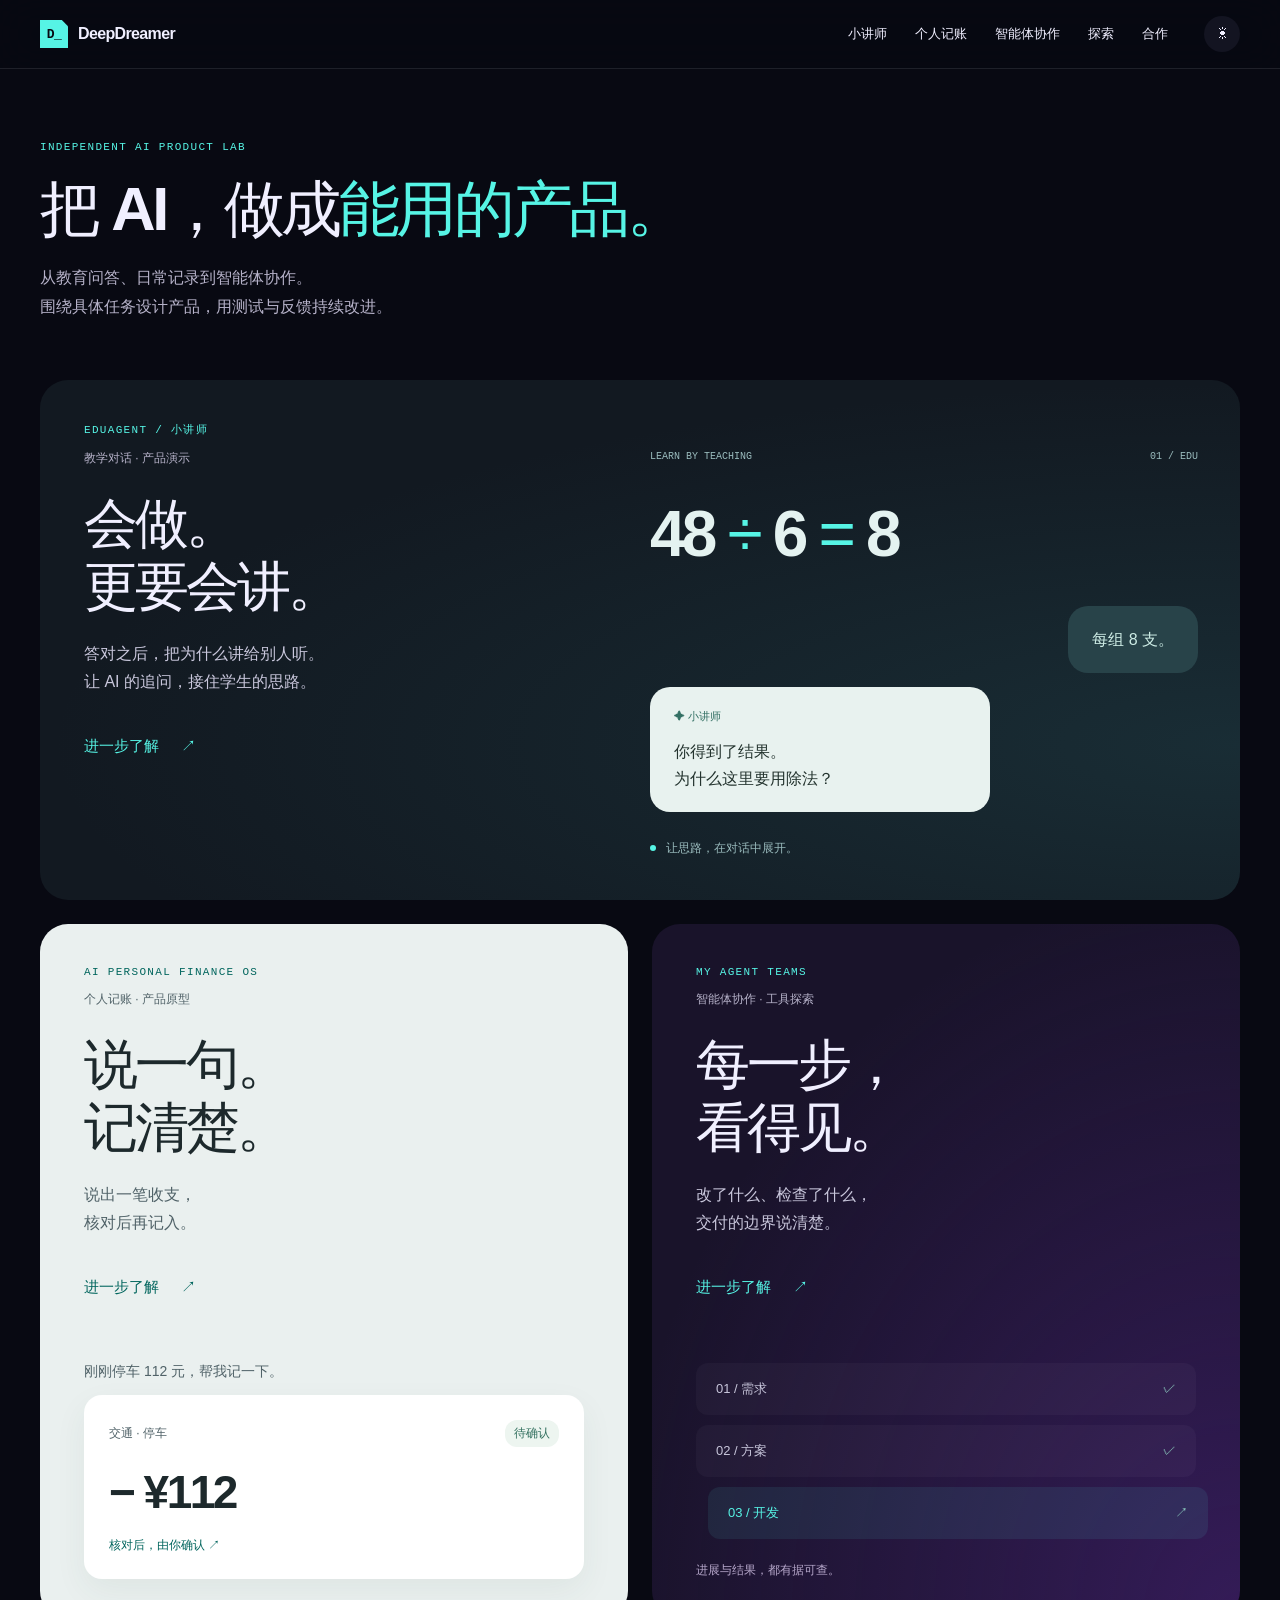
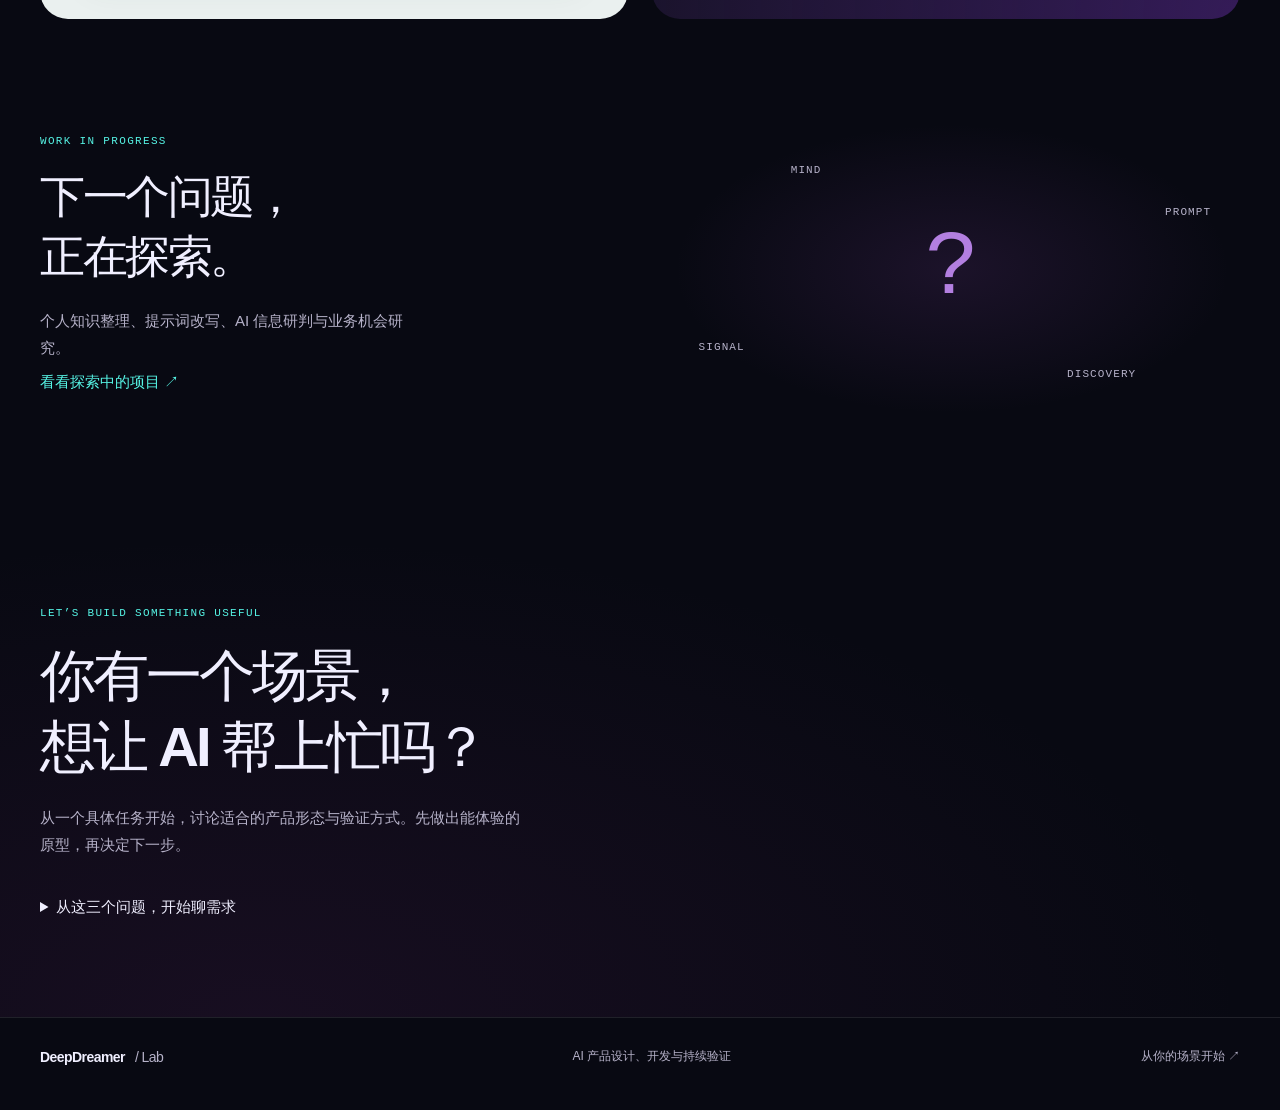
==== index.html @ 9520a54f "Make products easy to discover before opening their interactive details Constraint: Keep the showcas" ====
<!doctype html>
<html lang="zh-CN">
<head>
  <meta charset="UTF-8">
  <meta name="viewport" content="width=device-width, initial-scale=1">
  <meta name="theme-color" content="#080912">
  <title>把 AI 做成能用的产品 — DeepDreamer</title>
  <meta name="description" content="从具体场景出发，探索小讲师、个人记账与智能体协作。选择感兴趣的项目，进一步了解并亲手体验。">
  <meta property="og:title" content="把 AI 做成能用的产品 — DeepDreamer">
  <meta property="og:description" content="从具体场景出发，探索小讲师、个人记账与智能体协作。选择感兴趣的项目，进一步了解并亲手体验。">
  <meta property="og:type" content="website">
  <link rel="icon" href="assets/favicon.svg" type="image/svg+xml">
  <link rel="stylesheet" href="assets/site.css">
  <script defer src="assets/site.js"></script>
  <script defer src="assets/field.js"></script>
  <script defer src="assets/demos.js"></script>
</head>
<body class="home-page">
  <a class="skip-link" href="#main">跳到主要内容</a>
  <div id="top-progress" aria-hidden="true"></div>
  <header class="site-header">
    <div class="nav-wrap">
      <a class="brand" href="index.html" aria-label="DeepDreamer 首页"><i class="brand-mark" aria-hidden="true">D_</i><span>DeepDreamer</span></a>
      <nav class="product-nav" aria-label="产品导航"><a href="lecturer.html">小讲师</a><a href="finance.html">个人记账</a><a href="teams.html">智能体协作</a><a href="explorations.html">探索</a><a href="index.html#contact">合作</a></nav>
      <button class="theme-toggle" data-theme aria-label="切换昼间主题">☀</button>
    </div>
  </header>
  <main id="main" tabindex="-1">
    <section class="home-intro wrap"><span class="eyebrow">INDEPENDENT AI PRODUCT LAB</span><h1>把 AI，做成<span>能用的产品。</span></h1><p>从教育问答、日常记录到智能体协作。<br>围绕具体任务设计产品，用测试与反馈持续改进。</p></section>
    <section class="showcase wrap" aria-label="产品与项目">
      <article class="product-card featured lecturer-card reveal">
        <div class="card-copy"><span class="eyebrow">EDUAGENT / 小讲师</span><span class="status">教学对话 · 产品演示</span><h2>会做。<br>更要会讲。</h2><p>答对之后，把为什么讲给别人听。<br>让 AI 的追问，接住学生的思路。</p><a class="card-cta" href="lecturer.html">进一步了解 <span aria-hidden="true">↗</span></a></div>
        <div class="product-visual lesson-visual" aria-hidden="true"><div class="visual-label">LEARN BY TEACHING <span>01 / EDU</span></div><div class="equation">48 <span>÷</span> 6 <span>=</span> 8</div><div class="mini-chat student">每组 8 支。</div><div class="mini-chat ai"><span>✦ 小讲师</span>你得到了结果。<br><b>为什么这里要用除法？</b></div><div class="visual-foot"><i></i>让思路，在对话中展开。</div></div>
      </article>
      <article class="product-card finance-card reveal">
        <div class="card-copy"><span class="eyebrow">AI PERSONAL FINANCE OS</span><span class="status">个人记账 · 产品原型</span><h2>说一句。<br>记清楚。</h2><p>说出一笔收支，<br>核对后再记入。</p><a class="card-cta" href="finance.html">进一步了解 <span aria-hidden="true">↗</span></a></div>
        <div class="product-visual finance-visual" aria-hidden="true"><div class="mini-request">刚刚停车 112 元，帮我记一下。</div><div class="mini-receipt"><span>交通 · 停车 <i>待确认</i></span><strong>− ¥112</strong><div class="mini-confirm">核对后，由你确认 ↗</div></div></div>
      </article>
      <article class="product-card teams-card reveal">
        <div class="card-copy"><span class="eyebrow">MY AGENT TEAMS</span><span class="status">智能体协作 · 工具探索</span><h2>每一步，<br>看得见。</h2><p>改了什么、检查了什么，<br>交付的边界说清楚。</p><a class="card-cta" href="teams.html">进一步了解 <span aria-hidden="true">↗</span></a></div>
        <div class="product-visual teams-visual" aria-hidden="true"><div class="mini-stage"><span>01 / 需求</span><i>✓</i></div><div class="mini-stage"><span>02 / 方案</span><i>✓</i></div><div class="mini-stage current"><span>03 / 开发</span><i>↗</i></div><div class="mini-stage-note">进展与结果，都有据可查。</div></div>
      </article>
    </section>
    <section class="explore-teaser wrap reveal"><div><span class="eyebrow">WORK IN PROGRESS</span><h2>下一个问题，<br>正在探索。</h2><p>个人知识整理、提示词改写、AI 信息研判与业务机会研究。</p><a class="text-link" href="explorations.html">看看探索中的项目 ↗</a></div><div class="explore-orbit" aria-hidden="true"><span>MIND</span><span>PROMPT</span><span>SIGNAL</span><span>DISCOVERY</span><i>?</i></div></section>
    <section class="closing" id="contact"><div class="wrap"><span class="eyebrow">LET’S BUILD SOMETHING USEFUL</span><h2>你有一个场景，<br>想让 AI 帮上忙吗？</h2><p>从一个具体任务开始，讨论适合的产品形态与验证方式。先做出能体验的原型，再决定下一步。</p><details class="contact-brief"><summary>从这三个问题，开始聊需求</summary><ol><li>谁在什么场景下，遇到了什么问题？</li><li>现在怎么解决，最费力的是哪一步？</li><li>你希望先看到什么结果？</li></ol></details></div></section>
  </main>
  <footer class="footer"><div class="wrap"><a class="brand" href="index.html">DeepDreamer<span class="brand-slash"> / Lab</span></a><span>AI 产品设计、开发与持续验证</span><a href="index.html#contact">从你的场景开始 ↗</a></div></footer>
</body>
</html>
---- assets/site.css ----
:root{--paper:#080912;--ink:#f0efff;--muted:#b6b2c9;--acid:#56f4e5;--panel:#131421;--line:#ffffff19;--mono:'SFMono-Regular',Consolas,monospace;color:var(--ink);background:var(--paper);font-family:-apple-system,BlinkMacSystemFont,'PingFang SC','Microsoft YaHei',sans-serif;font-synthesis:none;color-scheme:dark}
*{box-sizing:border-box}body{margin:0}a{color:inherit;text-decoration:none}button,input{font:inherit}button,summary{cursor:pointer}button,a{-webkit-tap-highlight-color:transparent}button:focus-visible,a:focus-visible,summary:focus-visible{outline:3px solid var(--acid);outline-offset:5px}html{scroll-behavior:smooth;scroll-padding-top:100px}h1,h2,h3,h4,p{margin:0}h1,h2,h3,h4{font-weight:680;letter-spacing:-.055em}p{line-height:1.8}em{font-style:normal;color:var(--acid)}[hidden]{display:none!important}::selection{background:#56f4e53a}.wrap{width:min(1200px,calc(100% - 64px));margin-inline:auto}.muted{color:var(--muted)}
.skip-link{position:fixed;z-index:100;left:16px;top:-80px;background:var(--acid);color:#080912;padding:12px}.skip-link:focus{top:12px}.site-header{position:sticky;top:0;z-index:40;background:#080912dc;backdrop-filter:blur(20px);-webkit-backdrop-filter:blur(20px);border-bottom:1px solid var(--line)}.nav-wrap{width:min(1200px,calc(100% - 64px));margin:auto;display:flex;align-items:center;gap:36px;min-height:68px}.brand{display:inline-flex;align-items:center;gap:10px;white-space:nowrap;font-weight:750;font-size:16px;letter-spacing:-.04em}.brand-mark{display:grid;place-items:center;width:28px;height:28px;background:var(--acid);color:#080912;font:700 13px var(--mono);font-style:normal;clip-path:polygon(0 0,78% 0,100% 22%,100% 100%,0 100%)}.brand-slash{color:var(--muted);font-weight:400}.product-nav{display:flex;justify-content:flex-end;gap:28px;flex:1;min-width:0;font-size:13px}.product-nav a{white-space:nowrap;padding:24px 0}.product-nav a:hover,.product-nav a[aria-current]{color:var(--acid)}.theme-toggle{border:0;border-radius:50%;width:36px;height:36px;flex-shrink:0;background:var(--panel);color:var(--ink)}#top-progress{position:fixed;top:0;left:0;width:100%;height:2px;z-index:50;transform:scaleX(0);transform-origin:left;background:linear-gradient(90deg,var(--acid),#ed79cd)}.eyebrow{display:block;font:11px var(--mono);letter-spacing:.12em;color:var(--acid)}.status{display:inline-block;font-size:12px;color:var(--muted);line-height:1.5}.text-link{display:inline-flex;align-items:center;gap:12px;color:var(--acid);font-size:15px;padding:12px 0}.text-link:hover{text-decoration:underline;text-underline-offset:6px}.btn-primary{display:inline-flex;gap:24px;align-items:center;padding:15px 24px;background:var(--acid);color:#062b2c;font-size:14px;font-weight:650;border-radius:999px;transition:transform .2s}.btn-primary:hover{transform:translateY(-2px)}.hero-actions{display:flex;align-items:center;gap:22px;flex-wrap:wrap}.back-link{display:block;font-size:12px;color:var(--muted);margin-bottom:48px}.back-link:hover{color:var(--acid)}
.home-intro{padding:72px 0 58px}.home-intro h1{font-size:clamp(38px,4.8vw,66px);line-height:1.16;margin:20px 0}.home-intro h1 span{color:var(--acid)}.home-intro p{font-size:16px;color:var(--muted)}.showcase{display:grid;grid-template-columns:1fr 1fr;gap:24px}.product-card{position:relative;overflow:hidden;display:flex;flex-direction:column;min-width:0;border-radius:28px}.featured{grid-column:1/-1;display:grid;grid-template-columns:1fr 1fr;min-height:520px}.card-copy{padding:42px 44px 30px;position:relative;z-index:1}.card-copy .status{margin:12px 0 25px}.card-copy h2{font-size:clamp(38px,4.2vw,58px);line-height:1.17}.card-copy p{font-size:16px;margin-top:22px;color:#c9c7dc}.card-cta{display:inline-flex;gap:22px;align-items:center;margin-top:28px;padding:12px 0;color:#56f4e5;font-size:15px}.card-cta:hover span{transform:translate(3px,-3px)}.card-cta span{transition:transform .25s}.lecturer-card{background:radial-gradient(ellipse at 100% 70%,#254f575e,transparent 70%),#121921;color:#f0efff}.teams-card{background:radial-gradient(ellipse at 100% 100%,#53258c77,transparent 75%),#19132a;color:#f0efff}.finance-card{background:#eaf0ef;color:#1d292c}.finance-card .eyebrow,.finance-card .card-cta{color:#00655d}.finance-card .status,.finance-card .card-copy p{color:#506268}.product-visual{position:relative;transition:transform .55s;min-width:0}.product-card:hover .product-visual{transform:translateY(-5px)}.lesson-visual{padding:70px 42px 42px 10px;align-self:center}.visual-label{font:10px var(--mono);color:#9abbbd;display:flex;justify-content:space-between;gap:18px}.equation{font-size:clamp(44px,5vw,70px);font-weight:700;letter-spacing:-.06em;margin:35px 0;color:#e4f2f0;white-space:nowrap}.equation span{color:#56f4e5;font-weight:350}.mini-chat{font-size:16px;line-height:1.7;padding:20px 24px;border-radius:20px;max-width:340px}.mini-chat.student{background:#284349;color:#cdece5;margin-left:auto;width:fit-content}.mini-chat.ai{background:#e8f2ef;color:#23332e;margin-top:14px}.mini-chat.ai span{display:block;font-size:11px;color:#337064;margin-bottom:12px}.visual-foot{display:flex;gap:10px;align-items:center;font-size:12px;color:#9abbbd;margin-top:28px}.visual-foot i{width:6px;height:6px;background:#56f4e5;border-radius:50%}.finance-visual{padding:10px 44px 40px;margin-top:auto}.mini-request{font-size:14px;color:#506268;padding:14px 0}.mini-receipt{background:white;border-radius:18px;padding:25px;box-shadow:0 12px 32px #284d4610}.mini-receipt>span{display:flex;justify-content:space-between;align-items:center;font-size:12px;color:#506268}.mini-receipt i{font-style:normal;background:#edf5f0;border-radius:12px;padding:5px 9px;color:#33705f}.mini-receipt strong{display:block;font-size:46px;letter-spacing:-.055em;margin:18px 0}.mini-confirm{font-size:12px;color:#00655d}.teams-visual{padding:12px 44px 40px;margin-top:auto}.mini-stage{padding:17px 20px;margin-bottom:10px;background:#ffffff08;display:flex;justify-content:space-between;font-size:13px;border-radius:12px;color:#c9c7dc}.mini-stage i{font-style:normal;color:#8cccbf}.mini-stage.current{color:#56f4e5;background:#56f4e515;transform:translateX(12px)}.mini-stage-note{font-size:12px;color:#b6a7ca;margin-top:23px}.explore-teaser{padding:100px 0;display:grid;grid-template-columns:1fr 1fr;align-items:center;gap:48px}.explore-teaser h2{font-size:clamp(32px,3.5vw,46px);margin:20px 0}.explore-teaser p{color:var(--muted);font-size:15px;max-width:390px}.explore-orbit{height:300px;position:relative;display:grid;place-items:center;background:radial-gradient(ellipse,#68378535,transparent 68%)}.explore-orbit i{font:90px var(--mono);font-style:normal;color:#b37fe0}.explore-orbit span{position:absolute;font:11px var(--mono);letter-spacing:.1em;color:var(--muted)}.explore-orbit span:nth-child(1){top:15%;left:22%}.explore-orbit span:nth-child(2){top:29%;right:5%}.explore-orbit span:nth-child(3){bottom:22%;left:6%}.explore-orbit span:nth-child(4){bottom:13%;right:18%}
.closing{padding:88px 0;background:radial-gradient(ellipse at 20% 100%,#5f25652e,transparent 68%)}.closing h2{font-size:clamp(34px,4.4vw,58px);line-height:1.25;margin:22px 0}.closing p{font-size:15px;color:var(--muted);max-width:490px}.contact-brief{margin-top:28px;max-width:540px}.contact-brief summary{padding:12px 0;font-size:15px;font-weight:600;list-style-position:inside}.contact-brief ol{padding-left:23px;color:var(--muted);font-size:14px;line-height:2;margin-top:20px}.footer{padding:30px 0 42px;border-top:1px solid var(--line)}.footer>.wrap{display:flex;justify-content:space-between;align-items:center;gap:20px;font-size:12px;color:var(--muted)}.footer .brand{font-size:14px;color:var(--ink)}
.detail-hero{display:grid;grid-template-columns:1.1fr 1fr;gap:70px;padding:56px 0 80px;align-items:center;min-height:650px}.detail-hero h1{font-size:clamp(45px,4.8vw,68px);line-height:1.17;margin:24px 0}.detail-copy>p{font-size:17px;color:var(--muted);max-width:550px}.detail-copy .hero-actions{margin-top:30px}.field-panel{min-width:0;position:relative}.field-toolbar{display:flex;justify-content:space-between;align-items:center;gap:12px;font:9px var(--mono);color:var(--muted)}.field-toolbar button{background:none;border:0;color:var(--muted);font:10px var(--mono);padding:10px}.field-viewport{position:relative;height:430px;overflow:hidden;background:radial-gradient(ellipse,#56f4e511,transparent 66%)}#field-canvas{display:block;width:100%;height:100%;touch-action:pan-y}.field-note{position:absolute;bottom:18px;left:0;font:9px var(--mono);color:var(--muted)}.context-section{padding:65px 0 80px;border-top:1px solid var(--line)}.context-section>h2{font-size:clamp(28px,3.5vw,42px);margin:20px 0 45px}.benefits{display:grid;grid-template-columns:repeat(3,1fr);gap:48px}.benefit-number{font:11px var(--mono);color:var(--acid)}.benefits h3{font-size:23px;margin:16px 0 12px}.benefits p{color:var(--muted);font-size:15px}.chapter{padding:38px 0 90px}.experience-heading{margin-bottom:36px}.experience-heading h2{font-size:clamp(28px,3.5vw,42px);margin:20px 0 12px}.experience-heading p{color:var(--muted);font-size:15px}.demo-shell{background:#f5f5f7;color:#1d1d1f;border-radius:24px;overflow:hidden;color-scheme:light;box-shadow:0 24px 80px #0003}.demo-top{display:flex;align-items:center;gap:18px;background:#ececf0;color:#63636b;padding:17px 30px;font-size:12px}.demo-dots{display:flex;gap:5px}.demo-dots i{width:6px;height:6px;background:#b7b7c4;border-radius:50%}.replay{margin-left:auto;background:transparent;border:0;color:#51515b;font-size:12px;padding:6px}.demo-shell button:focus-visible{outline:3px solid #0071e3;outline-offset:3px}.demo-eyebrow{font-size:12px;color:#63636b}.demo-heading{font-size:30px;margin:10px 0}.demo-note{font-size:14px;color:#51515b}.finance-main{padding:32px 36px 36px}.demo-controls{display:flex;align-items:center;flex-wrap:wrap;gap:18px;margin-top:25px}.control-label{font-size:15px;font-weight:600}.preset-row{display:flex;gap:8px;flex-wrap:wrap}.preset{min-height:44px;padding:10px 18px;font-size:14px;border:1px solid #c4c4ce;border-radius:24px;background:#fff;color:#36363c}.preset.active,.preset:hover{background:#1d1d1f;border-color:#1d1d1f;color:#fff}.finance-stage{display:grid;grid-template-columns:1fr 1fr;gap:32px;margin-top:28px}.chat-card{padding:20px 0}.chat-label{font-size:12px;color:#63636b;margin-bottom:16px}.chat-bubble{background:#e5e5ee;color:#252532;padding:18px 22px;font-size:18px;border-radius:18px 18px 4px 18px}.chat-response{display:flex;gap:14px;margin-top:26px;font-size:16px;line-height:1.75;color:#51515b}.chat-avatar{color:#00706b}.receipt{background:white;padding:25px 28px;border-radius:16px}.receipt-top{display:flex;justify-content:space-between;align-items:center;gap:12px;color:#51515b;font-size:14px}.receipt-top strong{background:#e6f2ef;color:#00645e;font-size:12px;padding:6px 9px;border-radius:8px}.receipt-amount{font-size:45px;margin:18px 0;letter-spacing:-.06em}.receipt-grid{display:grid;grid-template-columns:1fr 1fr;gap:18px;margin-bottom:25px}.receipt-grid span{display:block;color:#63636b;font-size:12px;margin-bottom:6px}.receipt-grid b{font-size:15px;font-weight:550}.confirm{width:100%;min-height:46px;background:#0066cc;color:white;font-size:15px;border:0;border-radius:24px}.confirm:hover{background:#0054aa}.confirm.done{background:#e1f2e8;color:#17613b}.demo-caption{display:flex;justify-content:space-between;gap:24px;font-size:12px;color:var(--muted);line-height:1.8;margin-top:20px}.demo-caption b{font-weight:500;color:var(--ink)}
.teaching-demo{display:grid;grid-template-columns:36% 64%}.lesson-side{padding:34px;background:#eaeaf0}.lesson-tag{font-size:13px;color:#51515b}.lesson-title{font-size:25px;line-height:1.4;margin:24px 0 15px}.math-card{padding:20px 0}.math-main{font-size:37px;letter-spacing:-.055em}.math-copy{font-size:14px;color:#51515b;margin-top:14px;line-height:1.8}.lesson-meta{display:flex;gap:14px;font-size:12px;color:#51515b;margin-top:20px}.lesson-main{padding:30px 34px}.lesson-progress{display:flex;justify-content:space-between;gap:12px;font-size:14px;color:#51515b}.lesson-progress strong{font-size:14px;color:#00645e}.progress-track{height:3px;background:#dfdfe7;margin-top:16px;border-radius:5px}.progress-track i{display:block;height:100%;width:20%;background:#008077;transition:width .3s}.dialog{display:flex;flex-direction:column;gap:16px;margin-top:24px;max-height:360px;overflow-y:auto;scrollbar-width:thin}.msg{padding:15px 18px;font-size:16px;line-height:1.75;border-radius:16px}.msg.ai{background:white;color:#252532}.msg.student{background:#e0efed;color:#184943;margin-left:40px}.lesson-options{margin-top:24px}.option-heading{font-size:14px;font-weight:600;color:#51515b;margin-bottom:13px}.lesson-options button{display:block;width:100%;text-align:left;min-height:46px;background:white;color:#174c7f;border:1px solid #b4c7d9;border-radius:12px;font-size:15px;padding:12px 16px;margin-top:9px}.lesson-options button:hover,.lesson-options button.reset{background:#e1edf9;color:#004b96;border-color:#0066cc}
.team-gallery{padding:28px 32px 32px}.team-rail{display:grid;grid-template-columns:repeat(5,1fr);gap:8px;margin-bottom:24px}.team-step{background:#e5e5eb;color:#44444c;border:0;border-radius:12px;padding:16px 12px;min-height:52px;font-size:15px}.team-step.active{background:#0066cc;color:white}.gallery-clip{overflow-x:auto;overscroll-behavior-x:contain;scroll-snap-type:x mandatory;scrollbar-width:thin;padding-bottom:12px}.gallery-track{display:flex;gap:20px;align-items:stretch}.stage-card{flex:0 0 70%;min-width:0;background:white;border-radius:20px;padding:30px;scroll-snap-align:center;display:flex;flex-direction:column;opacity:.7;transition:opacity .3s}.stage-card.is-active{opacity:1}.stage-label{font:11px var(--mono);letter-spacing:.1em;color:#506b7e}.stage-card h4{font-size:30px;line-height:1.25;margin:20px 0 16px}.stage-card>p{font-size:16px;line-height:1.8;color:#51515b;margin-bottom:28px;max-width:400px}.evidence{margin-top:auto;background:#f5f5f7;border-radius:14px;padding:24px}.evidence strong{display:block;font-size:13px;color:#51515b;margin-bottom:18px;font-weight:500}.evidence-row{display:flex;gap:12px;font-size:15px;color:#44444c;line-height:1.6;margin-top:10px}.evidence-row i{color:#00726a;font-style:normal}.gallery-meter{display:flex;align-items:center;gap:28px;margin-top:18px}.gallery-meter-label{font-size:11px;color:#63636b}.gallery-progress{flex:1;background:#dfdfe7;height:3px}.gallery-progress i{display:block;background:#0066cc;height:100%;transform:scaleX(0);transform-origin:left}.boundary{display:grid;grid-template-columns:1fr 1fr;gap:80px;padding:65px 0;border-top:1px solid var(--line)}.boundary h2{font-size:clamp(28px,3vw,38px);line-height:1.3;margin:20px 0}.boundary p{color:var(--muted);font-size:15px}.boundary ul{list-style:none;padding:0;margin:42px 0 0}.boundary li{padding:16px 0;border-bottom:1px solid var(--line);color:var(--muted);font-size:14px;line-height:1.8}.boundary li:before{content:'↗';color:var(--acid);margin-right:12px}.next-step{padding:70px 0 90px}.next-step h2{font-size:clamp(24px,3vw,36px);margin-bottom:22px}.next-step .text-link{margin-right:32px}.exploration-list{padding:35px 0 60px}.exploration-item{display:grid;grid-template-columns:120px 1fr;gap:60px;padding:60px 0;border-top:1px solid var(--line)}.exploration-number{font:60px var(--mono);color:#69607866}.exploration-item h2{font-size:clamp(30px,3.5vw,45px);line-height:1.25;margin:22px 0}.exploration-item p{color:var(--muted);font-size:16px;max-width:640px}.exploration-method{display:flex;align-items:center;flex-wrap:wrap;gap:18px;margin-top:24px;font-size:12px;color:var(--acid)}.exploration-method i{font-style:normal;color:var(--muted)}
/* The default content remains readable when JavaScript is unavailable. */
@media(prefers-reduced-motion:no-preference){.js .reveal{opacity:0;transform:translateY(20px);transition:opacity .65s,transform .65s}.js .reveal.visible{opacity:1;transform:none}}
html.theme-day{--paper:#f8f9fa;--ink:#1d2430;--muted:#58616e;--acid:#00756e;--panel:#e9eeee;--line:#1d243019;color-scheme:light}html.theme-day .site-header{background:#f8f9fadc}html.theme-day .skip-link,html.theme-day .brand-mark{color:white}html.theme-day .btn-primary{background:#00756e;color:white}html.theme-day .closing{background:radial-gradient(ellipse at 20% 100%,#c9c0ef44,transparent 70%)}html.theme-day .field-viewport{background:radial-gradient(ellipse,#00756e12,transparent 66%)}html.theme-day .lecturer-card .eyebrow,html.theme-day .teams-card .eyebrow{color:#56f4e5}html.theme-day .lecturer-card .status,html.theme-day .teams-card .status{color:#c9c7dc}
@media(max-width:900px){.nav-wrap{gap:22px}.product-nav{gap:18px;font-size:12px}.detail-hero{gap:32px;min-height:550px}.detail-hero h1{font-size:48px}.field-viewport{height:340px}.featured{grid-template-columns:1fr 1fr}.card-copy{padding:32px}.lesson-visual{padding:50px 30px 35px 0}.equation{font-size:48px}.benefits{gap:26px}.boundary{gap:40px}.stage-card{flex-basis:85%}.finance-visual,.teams-visual{padding-inline:32px}.exploration-item{grid-template-columns:80px 1fr;gap:32px}}
@media(max-width:650px){html{scroll-padding-top:128px}.wrap,.nav-wrap{width:calc(100% - 36px)}.nav-wrap{display:grid;grid-template-columns:1fr 36px;gap:0 18px;padding-top:12px}.brand{font-size:14px}.theme-toggle{width:32px;height:32px;justify-self:end;grid-column:2;grid-row:1}.product-nav{grid-row:2;grid-column:1/-1;justify-content:flex-start;overflow-x:auto;gap:25px;scrollbar-width:none;width:100%;font-size:12px}.product-nav a{padding:16px 0}.home-intro{padding:42px 0 36px}.home-intro h1{font-size:40px;line-height:1.2}.home-intro h1 span{display:block;margin-top:5px}.home-intro p{font-size:14px}.eyebrow{font-size:9px}.showcase{grid-template-columns:1fr;gap:18px}.product-card{border-radius:22px}.featured{display:flex;min-height:0}.card-copy{padding:30px 28px 20px}.card-copy .status{margin:12px 0 20px}.card-copy h2{font-size:42px}.card-copy p{font-size:15px;margin-top:18px}.card-cta{margin-top:18px}.lesson-visual{align-self:auto;padding:22px 28px 32px}.equation{font-size:48px;margin:24px 0}.mini-chat{font-size:15px;padding:17px 20px}.mini-chat.ai{max-width:270px}.finance-visual,.teams-visual{padding:10px 28px 30px}.explore-teaser{padding:66px 0;display:block}.explore-orbit{height:220px;margin-top:30px}.explore-teaser h2{font-size:36px}.closing{padding:64px 0}.closing h2{font-size:35px}.closing p{font-size:14px}.footer{padding-bottom:30px}.footer>.wrap{flex-wrap:wrap;gap:18px;font-size:11px}.footer>.wrap>span{width:100%;order:3}.detail-hero{display:block;padding:28px 0 55px;min-height:0}.back-link{margin-bottom:32px}.detail-hero h1{font-size:43px;margin:20px 0}.detail-copy>p{font-size:15px}.detail-copy .hero-actions{gap:18px}.field-panel{margin-top:38px}.field-viewport{height:260px}.context-section{padding:45px 0}.context-section>h2{font-size:30px;margin-bottom:32px}.benefits{grid-template-columns:1fr;gap:30px}.benefits h3{font-size:22px;margin:12px 0 8px}.benefits p{font-size:14px}.chapter{padding:25px 0 55px}.experience-heading h2{font-size:29px}.experience-heading p{font-size:14px}.demo-shell{border-radius:18px}.demo-top{padding:14px 16px;gap:9px;font-size:10px}.demo-dots{display:none}.replay{font-size:10px;padding:6px 0}.finance-main{padding:24px 18px}.demo-heading{font-size:26px}.demo-controls{gap:12px}.preset-row{gap:6px}.preset{font-size:12px;padding-inline:12px}.finance-stage{grid-template-columns:1fr;gap:18px}.chat-card{padding:8px 0}.chat-bubble{font-size:16px}.chat-response{font-size:15px;margin-top:20px}.receipt{padding:22px}.receipt-amount{font-size:40px}.demo-caption{display:block;font-size:11px}.demo-caption b{display:block;margin-top:6px}.teaching-demo{display:block}.lesson-side{padding:24px}.lesson-title{font-size:23px;margin:18px 0 10px}.math-card{padding:12px 0}.math-main{font-size:32px}.lesson-meta{display:none}.lesson-main{padding:24px 18px}.lesson-progress,.lesson-progress strong{font-size:12px}.msg{font-size:14px}.lesson-options button{font-size:14px}.option-heading{font-size:12px}.team-gallery{padding:18px 14px 22px}.team-rail{gap:4px;margin-bottom:18px}.team-step{font-size:12px;padding:12px 4px;min-height:44px;border-radius:8px}.gallery-track{gap:12px}.stage-card{flex-basis:100%;padding:22px}.stage-card h4{font-size:27px}.stage-card>p{font-size:14px;margin-bottom:22px}.evidence{padding:19px}.evidence-row{font-size:13px}.gallery-meter{gap:16px}.gallery-meter-label{font-size:10px}.boundary{display:block;padding:40px 0}.boundary h2{font-size:29px}.boundary p{font-size:14px}.boundary ul{margin-top:24px}.next-step{padding:45px 0 65px}.next-step h2{font-size:27px}.next-step .text-link{display:flex;width:fit-content;margin:0}.exploration-list{padding:20px 0 30px}.exploration-item{grid-template-columns:35px 1fr;gap:18px;padding:38px 0}.exploration-number{font-size:25px;margin-top:3px}.exploration-item h2{font-size:30px}.exploration-item p{font-size:14px}.exploration-method{gap:10px;font-size:10px}.contact-brief summary{font-size:14px}}
@media(prefers-reduced-motion:reduce){html{scroll-behavior:auto}*,*::before,*::after{animation:none!important;transition:none!important}.product-card:hover .product-visual{transform:none}.btn-primary:hover{transform:none}}
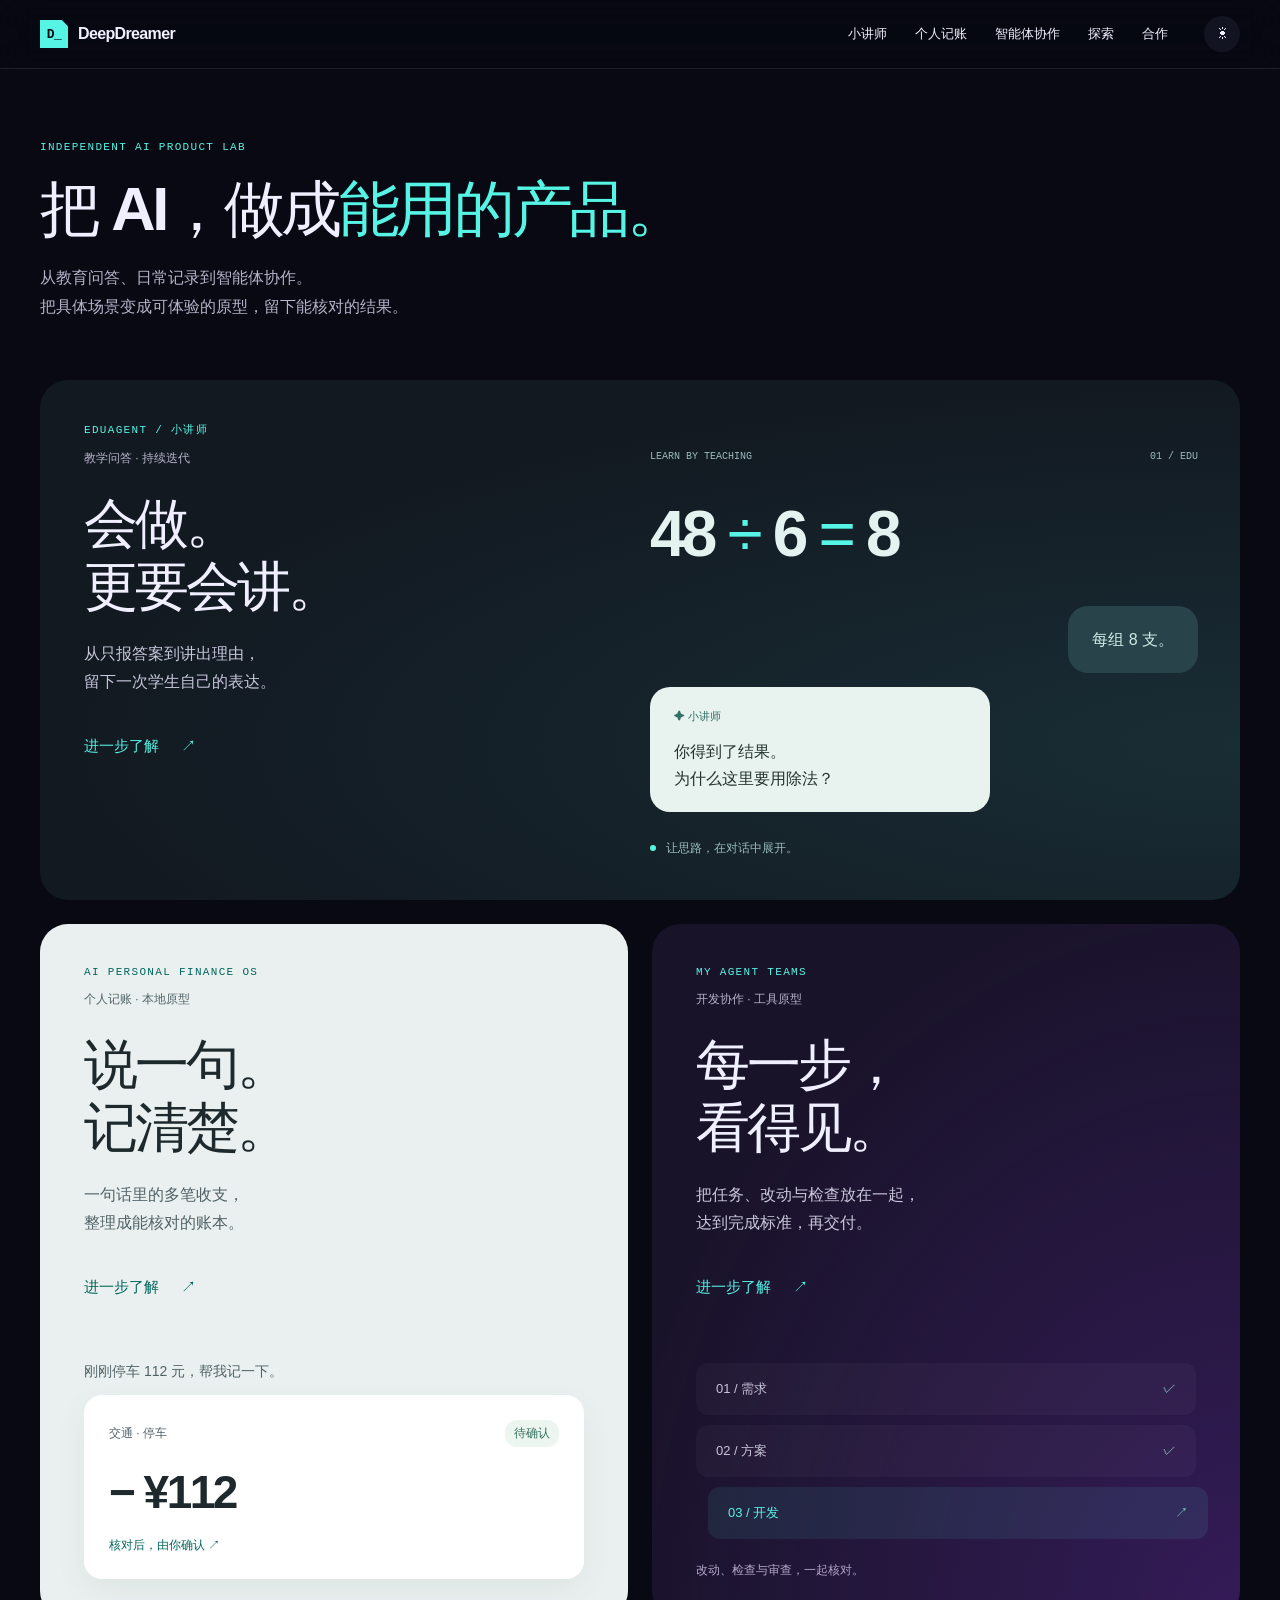
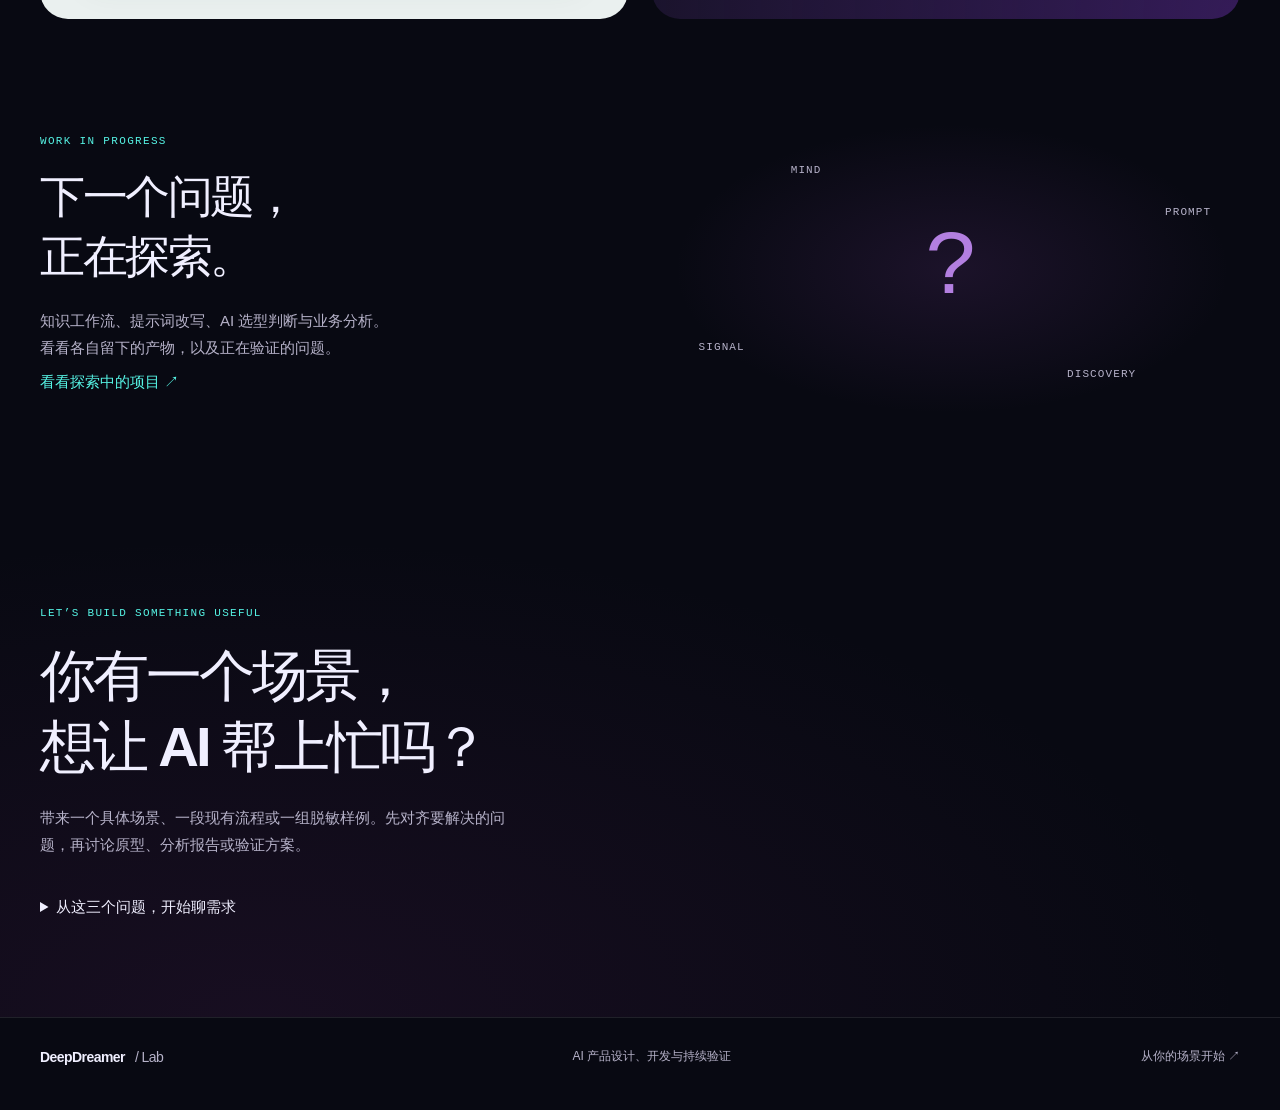
==== commit b6adcfb1: "Help prospective clients see concrete outcomes and honest product stages Constraint: Preserve the ex" ====
--- a/index.html
+++ b/index.html
@@ -26,23 +26,23 @@
     </div>
   </header>
   <main id="main" tabindex="-1">
-    <section class="home-intro wrap"><span class="eyebrow">INDEPENDENT AI PRODUCT LAB</span><h1>把 AI，做成<span>能用的产品。</span></h1><p>从教育问答、日常记录到智能体协作。<br>围绕具体任务设计产品，用测试与反馈持续改进。</p></section>
+    <section class="home-intro wrap"><span class="eyebrow">INDEPENDENT AI PRODUCT LAB</span><h1>把 AI，做成<span>能用的产品。</span></h1><p>从教育问答、日常记录到智能体协作。<br>把具体场景变成可体验的原型，留下能核对的结果。</p></section>
     <section class="showcase wrap" aria-label="产品与项目">
       <article class="product-card featured lecturer-card reveal">
-        <div class="card-copy"><span class="eyebrow">EDUAGENT / 小讲师</span><span class="status">教学对话 · 产品演示</span><h2>会做。<br>更要会讲。</h2><p>答对之后，把为什么讲给别人听。<br>让 AI 的追问，接住学生的思路。</p><a class="card-cta" href="lecturer.html">进一步了解 <span aria-hidden="true">↗</span></a></div>
+        <div class="card-copy"><span class="eyebrow">EDUAGENT / 小讲师</span><span class="status">教学问答 · 持续迭代</span><h2>会做。<br>更要会讲。</h2><p>从只报答案到讲出理由，<br>留下一次学生自己的表达。</p><a class="card-cta" href="lecturer.html">进一步了解 <span aria-hidden="true">↗</span></a></div>
         <div class="product-visual lesson-visual" aria-hidden="true"><div class="visual-label">LEARN BY TEACHING <span>01 / EDU</span></div><div class="equation">48 <span>÷</span> 6 <span>=</span> 8</div><div class="mini-chat student">每组 8 支。</div><div class="mini-chat ai"><span>✦ 小讲师</span>你得到了结果。<br><b>为什么这里要用除法？</b></div><div class="visual-foot"><i></i>让思路，在对话中展开。</div></div>
       </article>
       <article class="product-card finance-card reveal">
-        <div class="card-copy"><span class="eyebrow">AI PERSONAL FINANCE OS</span><span class="status">个人记账 · 产品原型</span><h2>说一句。<br>记清楚。</h2><p>说出一笔收支，<br>核对后再记入。</p><a class="card-cta" href="finance.html">进一步了解 <span aria-hidden="true">↗</span></a></div>
+        <div class="card-copy"><span class="eyebrow">AI PERSONAL FINANCE OS</span><span class="status">个人记账 · 本地原型</span><h2>说一句。<br>记清楚。</h2><p>一句话里的多笔收支，<br>整理成能核对的账本。</p><a class="card-cta" href="finance.html">进一步了解 <span aria-hidden="true">↗</span></a></div>
         <div class="product-visual finance-visual" aria-hidden="true"><div class="mini-request">刚刚停车 112 元，帮我记一下。</div><div class="mini-receipt"><span>交通 · 停车 <i>待确认</i></span><strong>− ¥112</strong><div class="mini-confirm">核对后，由你确认 ↗</div></div></div>
       </article>
       <article class="product-card teams-card reveal">
-        <div class="card-copy"><span class="eyebrow">MY AGENT TEAMS</span><span class="status">智能体协作 · 工具探索</span><h2>每一步，<br>看得见。</h2><p>改了什么、检查了什么，<br>交付的边界说清楚。</p><a class="card-cta" href="teams.html">进一步了解 <span aria-hidden="true">↗</span></a></div>
-        <div class="product-visual teams-visual" aria-hidden="true"><div class="mini-stage"><span>01 / 需求</span><i>✓</i></div><div class="mini-stage"><span>02 / 方案</span><i>✓</i></div><div class="mini-stage current"><span>03 / 开发</span><i>↗</i></div><div class="mini-stage-note">进展与结果，都有据可查。</div></div>
+        <div class="card-copy"><span class="eyebrow">MY AGENT TEAMS</span><span class="status">开发协作 · 工具原型</span><h2>每一步，<br>看得见。</h2><p>把任务、改动与检查放在一起，<br>达到完成标准，再交付。</p><a class="card-cta" href="teams.html">进一步了解 <span aria-hidden="true">↗</span></a></div>
+        <div class="product-visual teams-visual" aria-hidden="true"><div class="mini-stage"><span>01 / 需求</span><i>✓</i></div><div class="mini-stage"><span>02 / 方案</span><i>✓</i></div><div class="mini-stage current"><span>03 / 开发</span><i>↗</i></div><div class="mini-stage-note">改动、检查与审查，一起核对。</div></div>
       </article>
     </section>
-    <section class="explore-teaser wrap reveal"><div><span class="eyebrow">WORK IN PROGRESS</span><h2>下一个问题，<br>正在探索。</h2><p>个人知识整理、提示词改写、AI 信息研判与业务机会研究。</p><a class="text-link" href="explorations.html">看看探索中的项目 ↗</a></div><div class="explore-orbit" aria-hidden="true"><span>MIND</span><span>PROMPT</span><span>SIGNAL</span><span>DISCOVERY</span><i>?</i></div></section>
-    <section class="closing" id="contact"><div class="wrap"><span class="eyebrow">LET’S BUILD SOMETHING USEFUL</span><h2>你有一个场景，<br>想让 AI 帮上忙吗？</h2><p>从一个具体任务开始，讨论适合的产品形态与验证方式。先做出能体验的原型，再决定下一步。</p><details class="contact-brief"><summary>从这三个问题，开始聊需求</summary><ol><li>谁在什么场景下，遇到了什么问题？</li><li>现在怎么解决，最费力的是哪一步？</li><li>你希望先看到什么结果？</li></ol></details></div></section>
+    <section class="explore-teaser wrap reveal"><div><span class="eyebrow">WORK IN PROGRESS</span><h2>下一个问题，<br>正在探索。</h2><p>知识工作流、提示词改写、AI 选型判断与业务分析。<br>看看各自留下的产物，以及正在验证的问题。</p><a class="text-link" href="explorations.html">看看探索中的项目 ↗</a></div><div class="explore-orbit" aria-hidden="true"><span>MIND</span><span>PROMPT</span><span>SIGNAL</span><span>DISCOVERY</span><i>?</i></div></section>
+    <section class="closing" id="contact"><div class="wrap"><span class="eyebrow">LET’S BUILD SOMETHING USEFUL</span><h2>你有一个场景，<br>想让 AI 帮上忙吗？</h2><p>带来一个具体场景、一段现有流程或一组脱敏样例。先对齐要解决的问题，再讨论原型、分析报告或验证方案。</p><details class="contact-brief"><summary>从这三个问题，开始聊需求</summary><ol><li>谁在什么场景下，遇到了什么问题？</li><li>现在怎么解决，最费力的是哪一步？</li><li>你希望先看到什么结果，怎样判断它有用？</li></ol></details></div></section>
   </main>
   <footer class="footer"><div class="wrap"><a class="brand" href="index.html">DeepDreamer<span class="brand-slash"> / Lab</span></a><span>AI 产品设计、开发与持续验证</span><a href="index.html#contact">从你的场景开始 ↗</a></div></footer>
 </body>
--- a/assets/site.css
+++ b/assets/site.css
@@ -12,3 +12,7 @@
 @media(max-width:900px){.nav-wrap{gap:22px}.product-nav{gap:18px;font-size:12px}.detail-hero{gap:32px;min-height:550px}.detail-hero h1{font-size:48px}.field-viewport{height:340px}.featured{grid-template-columns:1fr 1fr}.card-copy{padding:32px}.lesson-visual{padding:50px 30px 35px 0}.equation{font-size:48px}.benefits{gap:26px}.boundary{gap:40px}.stage-card{flex-basis:85%}.finance-visual,.teams-visual{padding-inline:32px}.exploration-item{grid-template-columns:80px 1fr;gap:32px}}
 @media(max-width:650px){html{scroll-padding-top:128px}.wrap,.nav-wrap{width:calc(100% - 36px)}.nav-wrap{display:grid;grid-template-columns:1fr 36px;gap:0 18px;padding-top:12px}.brand{font-size:14px}.theme-toggle{width:32px;height:32px;justify-self:end;grid-column:2;grid-row:1}.product-nav{grid-row:2;grid-column:1/-1;justify-content:flex-start;overflow-x:auto;gap:25px;scrollbar-width:none;width:100%;font-size:12px}.product-nav a{padding:16px 0}.home-intro{padding:42px 0 36px}.home-intro h1{font-size:40px;line-height:1.2}.home-intro h1 span{display:block;margin-top:5px}.home-intro p{font-size:14px}.eyebrow{font-size:9px}.showcase{grid-template-columns:1fr;gap:18px}.product-card{border-radius:22px}.featured{display:flex;min-height:0}.card-copy{padding:30px 28px 20px}.card-copy .status{margin:12px 0 20px}.card-copy h2{font-size:42px}.card-copy p{font-size:15px;margin-top:18px}.card-cta{margin-top:18px}.lesson-visual{align-self:auto;padding:22px 28px 32px}.equation{font-size:48px;margin:24px 0}.mini-chat{font-size:15px;padding:17px 20px}.mini-chat.ai{max-width:270px}.finance-visual,.teams-visual{padding:10px 28px 30px}.explore-teaser{padding:66px 0;display:block}.explore-orbit{height:220px;margin-top:30px}.explore-teaser h2{font-size:36px}.closing{padding:64px 0}.closing h2{font-size:35px}.closing p{font-size:14px}.footer{padding-bottom:30px}.footer>.wrap{flex-wrap:wrap;gap:18px;font-size:11px}.footer>.wrap>span{width:100%;order:3}.detail-hero{display:block;padding:28px 0 55px;min-height:0}.back-link{margin-bottom:32px}.detail-hero h1{font-size:43px;margin:20px 0}.detail-copy>p{font-size:15px}.detail-copy .hero-actions{gap:18px}.field-panel{margin-top:38px}.field-viewport{height:260px}.context-section{padding:45px 0}.context-section>h2{font-size:30px;margin-bottom:32px}.benefits{grid-template-columns:1fr;gap:30px}.benefits h3{font-size:22px;margin:12px 0 8px}.benefits p{font-size:14px}.chapter{padding:25px 0 55px}.experience-heading h2{font-size:29px}.experience-heading p{font-size:14px}.demo-shell{border-radius:18px}.demo-top{padding:14px 16px;gap:9px;font-size:10px}.demo-dots{display:none}.replay{font-size:10px;padding:6px 0}.finance-main{padding:24px 18px}.demo-heading{font-size:26px}.demo-controls{gap:12px}.preset-row{gap:6px}.preset{font-size:12px;padding-inline:12px}.finance-stage{grid-template-columns:1fr;gap:18px}.chat-card{padding:8px 0}.chat-bubble{font-size:16px}.chat-response{font-size:15px;margin-top:20px}.receipt{padding:22px}.receipt-amount{font-size:40px}.demo-caption{display:block;font-size:11px}.demo-caption b{display:block;margin-top:6px}.teaching-demo{display:block}.lesson-side{padding:24px}.lesson-title{font-size:23px;margin:18px 0 10px}.math-card{padding:12px 0}.math-main{font-size:32px}.lesson-meta{display:none}.lesson-main{padding:24px 18px}.lesson-progress,.lesson-progress strong{font-size:12px}.msg{font-size:14px}.lesson-options button{font-size:14px}.option-heading{font-size:12px}.team-gallery{padding:18px 14px 22px}.team-rail{gap:4px;margin-bottom:18px}.team-step{font-size:12px;padding:12px 4px;min-height:44px;border-radius:8px}.gallery-track{gap:12px}.stage-card{flex-basis:100%;padding:22px}.stage-card h4{font-size:27px}.stage-card>p{font-size:14px;margin-bottom:22px}.evidence{padding:19px}.evidence-row{font-size:13px}.gallery-meter{gap:16px}.gallery-meter-label{font-size:10px}.boundary{display:block;padding:40px 0}.boundary h2{font-size:29px}.boundary p{font-size:14px}.boundary ul{margin-top:24px}.next-step{padding:45px 0 65px}.next-step h2{font-size:27px}.next-step .text-link{display:flex;width:fit-content;margin:0}.exploration-list{padding:20px 0 30px}.exploration-item{grid-template-columns:35px 1fr;gap:18px;padding:38px 0}.exploration-number{font-size:25px;margin-top:3px}.exploration-item h2{font-size:30px}.exploration-item p{font-size:14px}.exploration-method{gap:10px;font-size:10px}.contact-brief summary{font-size:14px}}
 @media(prefers-reduced-motion:reduce){html{scroll-behavior:auto}*,*::before,*::after{animation:none!important;transition:none!important}.product-card:hover .product-visual{transform:none}.btn-primary:hover{transform:none}}
+
+/* Public examples share the same readable output surface. */
+.case-section{padding:55px 0 75px}.case-section>h2{font-size:clamp(30px,3.8vw,46px);line-height:1.25;margin:20px 0}.section-intro,.case-note{color:var(--muted);font-size:14px;line-height:1.8}.case-note{margin-top:22px}.sample-grid{display:grid;grid-template-columns:1fr 1fr;gap:64px;align-items:center;margin-top:32px}.sample-grid>div>p{font-size:16px}.sample-grid>article>h3{font-size:26px;line-height:1.6;margin:18px 0}.artifact-label{display:block;font:11px var(--mono);color:var(--acid)}.case-steps{padding-left:22px;color:var(--muted);font-size:15px;line-height:1.9}.case-steps li{margin-top:14px}.sample-output{background:#edf3f1;color:#21332e;border-radius:22px;padding:32px;min-width:0;color-scheme:light}.sample-output .artifact-label{color:#3c685c}.sample-output h3{font-size:28px;line-height:1.4;margin:16px 0}.sample-output ol,.sample-output ul{padding-left:22px;font-size:15px;line-height:1.8}.sample-output li{margin-top:10px}.sample-output p{font-size:13px;line-height:1.8;color:#415d53}.sample-output table{border-collapse:collapse;width:100%;font-size:14px;margin:20px 0}.sample-output caption{text-align:left;font-size:12px;margin-bottom:14px;color:#415d53}.sample-output th,.sample-output td{text-align:left;font-weight:400;padding:13px 5px;border-bottom:1px solid #21332e24}.sample-output thead th{font-size:12px;color:#415d53}.sample-output td:last-child{text-align:right;font-variant-numeric:tabular-nums}.sample-totals{display:flex;flex-wrap:wrap;gap:20px;margin:22px 0}.sample-totals dt{font-size:11px;color:#415d53}.sample-totals dd{margin:7px 0 0;font-size:22px;font-weight:650}.lesson-summary{margin-top:28px}.sample-detail{margin-top:24px;max-width:640px}.sample-detail summary{font-size:15px;color:var(--acid);padding:12px 0}.sample-detail p{margin-top:18px;font-size:14px}.exploration-method+p{margin-top:24px;font-size:14px}.evidence.failure{background:#fff0e9}.evidence.failure i{color:#a43a20}
+@media(max-width:650px){.case-section{padding:30px 0 45px}.case-section>h2{font-size:31px}.sample-grid{grid-template-columns:1fr;gap:28px;margin-top:25px}.sample-grid>div>p{font-size:14px}.sample-grid>article>h3{font-size:23px}.sample-output{padding:24px}.sample-output h3{font-size:25px}.sample-output table{font-size:12px}.sample-output ol,.sample-output ul,.case-steps{font-size:14px}.sample-output th,.sample-output td{padding:12px 3px}.sample-totals{gap:18px}.sample-totals dd{font-size:20px}.sample-detail summary{font-size:14px}}
